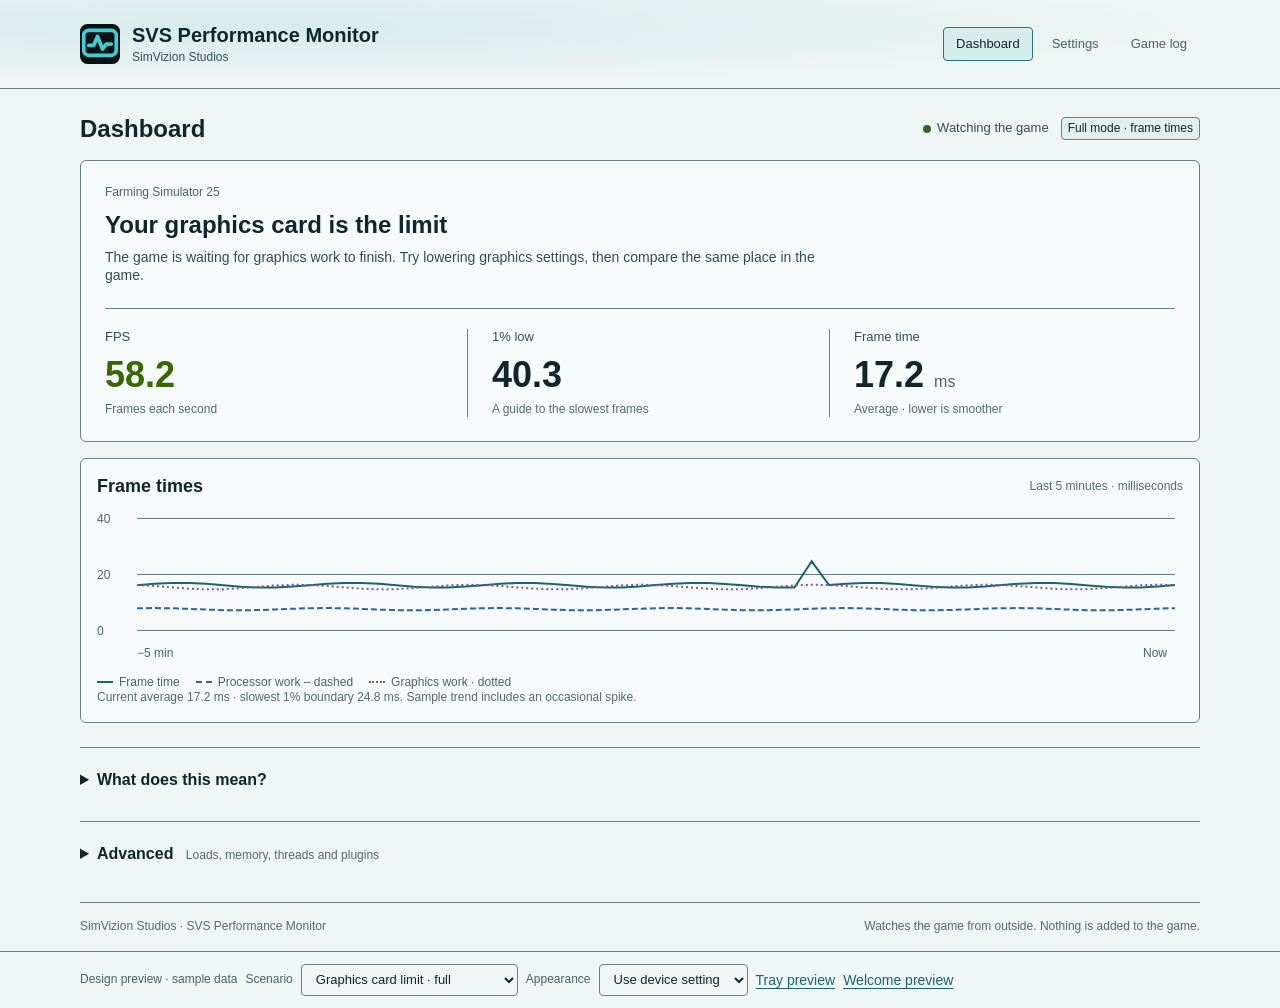
==== design/dashboard.html @ ab174885 "design: SVS Performance Monitor GUI mockups (Codex, SimVizion UI skill) Static mockups for the 0.4/0" ====
<!doctype html>
<html lang="en"><head><meta charset="utf-8"><meta name="viewport" content="width=device-width,initial-scale=1,viewport-fit=cover"><meta name="color-scheme" content="dark light"><title>SVS Performance Monitor · Dashboard</title><link rel="icon" href="icons/app.svg" type="image/svg+xml"><link rel="stylesheet" href="styles.css"><script defer src="fixtures.js"></script><script defer src="app.js"></script></head>
<body class="" data-page="dashboard"><a class="skip" href="#main">Skip to content</a>
<header class="masthead"><div class="wrap header-inner"><a class="identity" href="dashboard.html"><img src="icons/app.svg" alt="" width="40" height="40"><div><div class="product">SVS Performance Monitor</div><div class="studio">SimVizion Studios</div></div></a><nav aria-label="Main navigation"><a href="dashboard.html" aria-current="page">Dashboard</a><a href="settings.html">Settings</a><a href="log.html">Game log</a></nav></div></header>
<main id="main" class="wrap ">
<div class="page-title"><h1>Dashboard</h1><div class="row"><span class="status" id="game-status"></span><span class="tag" id="mode"></span></div></div>
<section class="verdict" aria-labelledby="verdict"><div class="eyebrow">Farming Simulator 25</div><h2 id="verdict"></h2><p id="reason"></p>
<div class="metrics"><div class="metric"><div class="metric-label">FPS</div><div class="metric-value" id="fps"></div><div class="meta">Frames each second</div></div><div class="metric"><div class="metric-label">1% low</div><div class="metric-value" id="low"></div><div class="meta">A guide to the slowest frames</div></div><div class="metric"><div class="metric-label">Frame time</div><div class="metric-value" id="ft"></div><div class="meta">Average · lower is smoother</div></div></div></section>
<div id="frame-banner" class="banner" style="margin-top:16px" hidden></div>
<section class="card trend" id="trend"><div class="row between"><h2>Frame times</h2><span class="meta">Last 5 minutes · milliseconds</span></div><div id="frame-chart"></div><div class="legend"><span>Frame time</span><span class="cpu">Processor work – dashed</span><span class="gpu">Graphics work · dotted</span></div><p class="meta" id="trend-summary"></p></section>
<details class="small"><summary>What does this mean?</summary><p>FPS counts frames each second. Higher usually feels smoother. Frame time is how long each frame takes; lower is better. The 1% low helps you spot uneven performance even when the average FPS looks good.</p><p style="margin-top:8px">The verdict is a guide for this moment. A frame rate cap, a menu or loading can change it. Compare the same place in the game when testing a change.</p></details>
<details id="advanced"><summary>Advanced <span class="meta">Loads, memory, threads and plugins</span></summary><div class="advanced-grid">
<section class="card panel span-all"><div class="row between"><h2>Loads and memory</h2><span class="meta" id="process"></span></div><div class="readout" id="loads"></div></section>
<section class="card panel span-all"><div class="row between"><h2>Load over time</h2><span class="meta">Last 5 minutes · percent</span></div><div id="load-chart"></div><div class="legend"><span class="cpu">Main thread busy – dashed</span><span class="gpu">GPU 3D · dotted</span></div></section>
<section class="card panel span-all"><h2>Per-frame detail</h2><div class="readout" id="frame-details"></div><p class="meta" id="capture-note" style="margin-top:12px"></p></section>
<section class="card panel"><h2 class="section-head">Main thread: where the time goes</h2><table><thead><tr><th scope="col">Module / kind</th><th scope="col" class="numeric">Share / samples</th></tr></thead><tbody id="modules"></tbody></table><p class="meta" id="sampling" style="margin-top:12px"></p><p class="small" style="margin-top:8px">A plugin’s share counts its own code. Game code it calls counts as the game. Lua mods also count as the game. These shares are not the total cost of a plugin.</p></section>
<section class="card panel"><h2 class="section-head">Busiest game threads</h2><table><thead><tr><th scope="col">Thread ID</th><th scope="col" class="numeric">Busy · one core</th></tr></thead><tbody id="threads"></tbody></table></section>
<section class="card panel span-all"><div class="row between"><h2>FSPluginHost plugins</h2><a href="log.html">Open game log →</a></div><p class="small" id="host" style="margin-top:8px"></p><p class="meta" id="host-written" style="margin-top:4px"></p><div class="plugin-list" id="plugins"></div><p class="small" id="services" style="margin-top:12px"></p></section>
<section class="card panel span-all"><h2 class="section-head">Diagnostics</h2><p class="small mono" id="diagnostics"></p></section>
</div></details>
</main>
<footer class="wrap footer"><span>SimVizion Studios · SVS Performance Monitor</span><span>Watches the game from outside. Nothing is added to the game.</span></footer>
<aside class="preview" aria-label="Design preview controls"><div class="wrap row"><span class="caption">Design preview · sample data</span><label for="scenario">Scenario</label><select id="scenario"><option value="gpu">Graphics card limit · full</option><option value="cpu">Processor limit · full</option><option value="waiting">Waiting for the game</option><option value="setup">Frame times not set up · basic</option><option value="basic">Frame times off · basic</option><option value="neither">Neither is the limit</option><option value="both">Both near the limit</option><option value="mixed">Mixed loads · basic</option><option value="unknown">Load unavailable · basic</option><option value="starting">Starting frame capture</option><option value="no-frames">No frames yet</option><option value="missing">Frame tool missing</option><option value="error">Capture error</option><option value="exited">Capture stopped</option><option value="disconnected">Connection lost</option><option value="no-host">No plugins installed</option><option value="sampling-off">Sampling off</option></select><label for="theme">Appearance</label><select id="theme"><option value="system">Use device setting</option><option value="dark">Dark</option><option value="light">Light (proposed)</option></select><a href="tray.html">Tray preview</a><a href="welcome.html">Welcome preview</a></div></aside>
<div class="toast" id="toast" role="status" hidden><button aria-label="Dismiss message" id="dismiss">×</button><span id="toast-text"></span></div></body></html>
---- design/styles.css ----
@import url('./tokens.css');
/* The light palette is a proposed SVS Performance Monitor extension; dark tokens remain canonical. */
@media(prefers-color-scheme:light){:root:not([data-theme=dark]){--sv-window:#EFF4F4;--sv-panel:#FFFFFF;--sv-surface-content-raised:#F7FAFA;--sv-elevated:#E3EEEE;--sv-recessed:#F0F5F5;--sv-border:#687F85;--sv-text:#10262C;--sv-text-readable-secondary:#304E55;--sv-text-secondary:#48636A;--sv-text-muted:#506B72;--sv-link:#17666E;--sv-link-hover:#104C53;--sv-selected-bg:#D6EDEE;--sv-selected-border:#217780;--sv-teal:#176F78;--sv-hover-bg:#DDEBEC;--sv-hover-border:#397780;--sv-secondary-pressed:#CDDFE0;--sv-warning:#815600;--sv-error:#AA3030;--sv-status-success:#31632B;--sv-disabled-bg:#E3EAEA;--sv-disabled-border:#9BADB1;--sv-disabled-text:#526970;--fp-chart-cpu:#2765AA;--fp-chart-gpu:#8051A1;--fp-chart-frame:#17666E;color-scheme:light}}
:root{color-scheme:dark;--fp-chart-cpu:#8CB9ED;--fp-chart-gpu:#D4AFEE;--fp-chart-frame:#86CDD0;--fp-gutter:24px}
*{box-sizing:border-box}body{margin:0;background:var(--sv-window);color:var(--sv-text);font:400 14px/1.3 var(--sv-font);letter-spacing:0}h1,h2,h3,p{margin:0}h1{font-size:24px;font-weight:600}h2{font-size:18px;font-weight:600}h3{font-size:16px;font-weight:600}p{color:var(--sv-text-readable-secondary)}a{color:var(--sv-link);text-underline-offset:3px}a:hover{color:var(--sv-link-hover)}button,input,select{font:400 13px/1.3 var(--sv-font)}button,.button,select,input:not([type=checkbox]){min-height:32px;border:1px solid var(--sv-border);border-radius:4px;padding:6px 10px;background:var(--sv-recessed);color:var(--sv-text)}button,.button{cursor:pointer;display:inline-flex;align-items:center;justify-content:center;gap:6px;text-decoration:none}button:hover,.button:hover,select:hover{background:var(--sv-hover-bg);border-color:var(--sv-hover-border);color:var(--sv-text)}button:active,.button:active{background:var(--sv-secondary-pressed)}button.primary,.button.primary{background:var(--sv-lime);color:#050C0E;border-color:var(--sv-lime);font-weight:600}button.primary:hover,.button.primary:hover{background:var(--sv-primary-hover);border-color:var(--sv-primary-hover)}button.primary:active,.button.primary:active{background:var(--sv-primary-pressed)}:focus-visible{outline:2px solid var(--sv-teal);outline-offset:2px}input:focus-visible,select:focus-visible{outline:1px solid var(--sv-teal);outline-offset:0;border-color:var(--sv-teal)}.primary:focus-visible,input[type=checkbox]:focus-visible{box-shadow:inset 0 0 0 2px #050C0E}button:disabled,input:disabled,select:disabled{background:var(--sv-disabled-bg);border-color:var(--sv-disabled-border);color:var(--sv-disabled-text);cursor:default}input[readonly]{color:var(--sv-text);cursor:text}input[type=checkbox]{width:18px;height:18px;margin:0;accent-color:var(--sv-lime);flex:none}label{cursor:pointer}input{max-width:100%}code,.mono{font-family:Consolas,'Cascadia Mono',monospace;font-size:13px;overflow-wrap:anywhere}.muted,.meta{color:var(--sv-text-muted)}.meta{font-size:12px}.small{font-size:13px}.numeric{font-variant-numeric:tabular-nums}.wrap{width:min(calc(100% - var(--fp-gutter)*2),1120px);margin-inline:auto}.masthead{border-bottom:1px solid var(--sv-border);background:var(--sv-window);background-image:var(--sv-brand-wash)}.header-inner{min-height:88px;display:flex;align-items:center;justify-content:space-between;gap:24px}.identity{display:flex;align-items:center;gap:12px;color:var(--sv-text);text-decoration:none}.identity img{width:40px;height:40px}.product{font-size:20px;font-weight:600}.studio{font-size:12px;color:var(--sv-text-readable-secondary);margin-top:2px}nav{display:flex;gap:6px;flex-wrap:wrap}nav a{padding:8px 12px;border:1px solid transparent;border-radius:4px;color:var(--sv-text-secondary);text-decoration:none;font-size:13px}nav a:hover{background:var(--sv-hover-bg);color:var(--sv-text)}nav a[aria-current=page]{background:var(--sv-selected-bg);border-color:var(--sv-selected-border);color:var(--sv-text)}main{padding-block:24px 32px}.page-title{display:flex;align-items:center;justify-content:space-between;gap:12px;margin-bottom:16px}.row{display:flex;gap:12px;align-items:center;flex-wrap:wrap}.between{justify-content:space-between}.stack{display:grid;gap:16px}.card{background:var(--sv-surface-content-raised);border:1px solid var(--sv-border);border-radius:6px;padding:16px;min-width:0}.panel{background:var(--sv-panel)}.status{display:inline-flex;align-items:center;gap:6px;font-size:13px;color:var(--sv-text-readable-secondary)}.dot{width:8px;height:8px;border-radius:50%;background:var(--sv-status-success);flex:none}.dot.wait{background:var(--sv-text-muted)}.tag{padding:3px 6px;background:var(--sv-elevated);border:1px solid var(--sv-border);border-radius:4px;font-size:12px;white-space:nowrap}.eyebrow{font-size:12px;color:var(--sv-text-secondary);margin-bottom:8px}.verdict{padding:24px;background:var(--sv-surface-content-raised);border:1px solid var(--sv-border);border-radius:6px}.verdict h2{font-size:24px;line-height:1.3;margin-bottom:8px}.verdict p{max-width:720px}.metrics{display:grid;grid-template-columns:repeat(3,minmax(0,1fr));margin-top:24px;border-top:1px solid var(--sv-border);padding-top:20px;gap:16px}.metric+.metric{border-left:1px solid var(--sv-border);padding-left:24px}.metric-label{font-size:13px;color:var(--sv-text-readable-secondary)}.metric-value{font-size:36px;font-weight:600;line-height:1.15;font-variant-numeric:tabular-nums;margin:8px 0 6px}.metric:first-child .metric-value{color:var(--sv-lime)}@media(prefers-color-scheme:light){:root:not([data-theme=dark]) .metric:first-child .metric-value{color:#396700}}.unit{font-size:16px;color:var(--sv-text-secondary);font-weight:400}.trend{margin-top:16px}.chart{width:100%;height:168px;display:block;overflow:visible}.chart text{font:12px var(--sv-font);fill:var(--sv-text-secondary)}.chart .grid{stroke:var(--sv-border);stroke-width:1}.chart .frame{stroke:var(--fp-chart-frame);fill:none;stroke-width:2}.chart .cpu{stroke:var(--fp-chart-cpu);fill:none;stroke-width:2;stroke-dasharray:6 3}.chart .gpu{stroke:var(--fp-chart-gpu);fill:none;stroke-width:2;stroke-dasharray:2 3}.legend{display:flex;gap:16px;flex-wrap:wrap;font-size:12px;color:var(--sv-text-secondary);margin-top:8px}.legend span:before{content:'';display:inline-block;width:16px;border-top:2px solid var(--fp-chart-frame);margin-right:6px;vertical-align:middle}.legend .cpu:before{border-color:var(--fp-chart-cpu);border-top-style:dashed}.legend .gpu:before{border-color:var(--fp-chart-gpu);border-top-style:dotted}details{border-top:1px solid var(--sv-border);padding-top:16px;margin-top:24px}summary{cursor:pointer;font-size:16px;font-weight:600;padding:6px 0}summary .meta{font-weight:400;margin-left:8px}details[open]>summary{margin-bottom:12px}.advanced-grid{display:grid;grid-template-columns:1fr 1fr;gap:16px}.span-all{grid-column:1/-1}.readout{display:grid;grid-template-columns:repeat(3,minmax(0,1fr));gap:16px;margin-top:16px}.readout dt{color:var(--sv-text-secondary);font-size:13px}.readout dd{margin:4px 0 0;font-size:18px;font-variant-numeric:tabular-nums}.readout dd small{display:block;font-size:12px;color:var(--sv-text-secondary);margin-top:4px}.readout dl{margin:0;min-width:0}.section-head{margin-bottom:12px}table{width:100%;border-collapse:collapse;font:13px/1.3 var(--sv-font);font-variant-numeric:tabular-nums}th,td{text-align:left;padding:8px 6px;border-bottom:1px solid var(--sv-border);overflow-wrap:anywhere}th{font-weight:500;color:var(--sv-text-secondary)}td:last-child.numeric,th:last-child.numeric{text-align:right}td:first-child,th:first-child{padding-left:0}.plugin-list{display:grid;grid-template-columns:repeat(3,minmax(0,1fr));gap:16px;margin-top:16px}.plugin{min-width:0}.plugin h3{font-size:14px}.plugin-fields{display:flex;gap:6px;flex-wrap:wrap;margin-top:8px}.plugin-fields code{padding:2px 4px;background:var(--sv-recessed);border-radius:4px;font-size:12px}.banner{display:flex;align-items:flex-start;gap:12px;background:var(--sv-elevated);border:1px solid var(--sv-border);border-radius:6px;padding:12px}.banner strong{display:block;font-size:14px;margin-bottom:4px}.banner .symbol{font-size:20px;color:var(--sv-status-info)}.banner .actions{margin-left:auto;flex:none}.warning{color:var(--sv-warning)}.error{color:var(--sv-error)}.footer{padding-block:16px;border-top:1px solid var(--sv-border);display:flex;justify-content:space-between;gap:16px;flex-wrap:wrap;font-size:12px;color:var(--sv-text-muted)}.preview{background:var(--sv-recessed);border-top:1px solid var(--sv-border);padding:12px 0}.preview .row{gap:8px}.preview label,.preview .caption{font-size:12px;color:var(--sv-text-secondary)}.preview select{max-width:100%}.form-page{max-width:760px}.setting{padding-block:16px;border-bottom:1px solid var(--sv-border);display:grid;grid-template-columns:minmax(0,1fr) auto;gap:12px;align-items:start}.setting:last-child{border:0;padding-bottom:0}.setting:first-of-type{padding-top:12px}.setting-title{font-weight:500;font-size:14px}.setting p{font-size:13px;margin-top:4px;max-width:540px}.check-target{min-width:40px;min-height:32px;display:flex;align-items:center;justify-content:center;gap:8px}.field{display:grid;gap:4px;margin-top:12px}.field input{width:100%}.field input[type=number]{width:120px}.field-error{color:var(--sv-error);font-size:13px}.actions{display:flex;gap:6px;flex-wrap:wrap}.welcome{max-width:720px}.welcome h1{margin-block:16px 12px}.welcome-intro{font-size:15px;max-width:620px}.welcome .feature{border-block:1px solid var(--sv-border);padding-block:20px;margin-block:24px}.welcome .feature p{margin-block:8px 16px}.choice{display:flex;align-items:center;gap:12px;margin-block:20px}.log-page main{padding-block:16px;display:flex;flex-direction:column;min-height:0;flex:1}.log-page{height:100dvh;display:flex;flex-direction:column}.log-page .masthead{flex:none}.log-tools{display:grid;gap:12px;margin-bottom:12px}.log-tools input{width:100%;font-size:16px}.filters{display:flex;gap:6px;flex-wrap:wrap}.filters button[aria-pressed=true]{background:var(--sv-selected-bg);border-color:var(--sv-selected-border);font-weight:600}.filters button[aria-pressed=true]:before{content:'✓'}.log-viewport{flex:1;min-height:180px;overflow-y:auto;overflow-x:hidden;background:var(--sv-recessed);border:1px solid var(--sv-border);border-radius:4px;padding:12px;scrollbar-color:var(--sv-scroll-thumb) var(--sv-scroll-track);scrollbar-width:thin;overflow-anchor:none}.log-line{font:13px/1.4 Consolas,'Cascadia Mono',monospace;white-space:pre-wrap;overflow-wrap:anywhere;padding:3px 0 3px 8px;border-left:2px solid transparent}.log-line.err,.log-line.fail{border-color:var(--sv-error)}.log-line.warn{border-color:var(--sv-warning)}.log-line.pass{border-color:var(--sv-status-success)}.log-line.marker{font-family:var(--sv-font);margin:12px 0;padding:8px;border-block:1px solid var(--sv-border);color:var(--sv-text-readable-secondary);background:var(--sv-elevated)}.log-bottom{padding-top:12px;display:flex;align-items:center;justify-content:space-between;gap:12px}.tray-menu{width:min(100%,320px);padding:6px;background:var(--sv-elevated);border:1px solid var(--sv-border);border-radius:6px;box-shadow:var(--sv-shadow)}.tray-menu a,.tray-menu button{display:flex;width:100%;justify-content:flex-start;min-height:28px;border:0;background:transparent;padding:6px 8px;border-radius:4px;color:var(--sv-text);text-decoration:none}.tray-menu a:hover,.tray-menu button:hover{background:var(--sv-hover-bg)}.tray-menu .status-line{padding:8px;border-bottom:1px solid var(--sv-border);margin-bottom:4px;font-size:13px}.icon-gallery{display:flex;gap:24px;flex-wrap:wrap}.icon-sample{display:flex;align-items:center;gap:12px;margin-block:16px}.icon-sample img{image-rendering:auto}.skip{position:absolute;top:-80px;left:12px;background:var(--sv-panel);padding:12px;z-index:10}.skip:focus{top:8px}[hidden]{display:none!important}.toast{position:fixed;right:16px;bottom:16px;max-width:min(360px,calc(100% - 32px));padding:12px;background:var(--sv-elevated);border:1px solid var(--sv-border);border-radius:6px;box-shadow:var(--sv-shadow);z-index:4}.toast button{float:right;margin-left:12px}
@media(max-width:760px){:root{--fp-gutter:12px}.header-inner{min-height:0;padding-block:16px;flex-wrap:wrap;gap:16px}nav{width:100%}nav a{flex:1;text-align:center;padding:10px 8px}.advanced-grid{grid-template-columns:1fr}.plugin-list{grid-template-columns:1fr}.plugin+.plugin{padding-top:12px;border-top:1px solid var(--sv-border)}.readout{grid-template-columns:repeat(2,minmax(0,1fr))}.verdict{padding:16px}.verdict h2{font-size:24px}.metric-value{font-size:28px}.metric+.metric{padding-left:12px}.metrics{gap:8px}.metric-label{min-height:34px}.metric .meta{font-size:12px}.banner{flex-wrap:wrap}.banner .actions{margin-left:0}.page-title{align-items:flex-start;flex-wrap:wrap}.chart{height:150px}.setting{grid-template-columns:minmax(0,1fr) auto}.setting .actions{grid-column:1/-1}.log-page .header-inner{padding-block:12px;gap:8px}.log-page .identity img{width:32px;height:32px}.log-page nav a{padding-block:6px}.log-page main{padding-top:12px}.preview .caption{width:100%}}
@media(max-width:450px){.readout{grid-template-columns:1fr 1fr}.metrics{grid-template-columns:1fr}.metric{display:grid;grid-template-columns:1fr auto;gap:4px 12px;align-items:center}.metric+.metric{border-left:0;border-top:1px solid var(--sv-border);padding:12px 0 0}.metric-label{min-height:0}.metric-value{grid-column:2;grid-row:1/3;margin:0;font-size:32px}.metric .meta{grid-column:1}.unit{font-size:13px}.metrics{margin-top:16px;padding-top:16px;gap:12px}.preview select{width:100%}}
@media(pointer:coarse){button,.button,select,nav a,.check-target,summary{min-height:40px}.check-target{min-width:40px}.filters button{padding-inline:12px}}
@media(prefers-reduced-motion:reduce){*,*:before,*:after{scroll-behavior:auto!important;transition:none!important;animation:none!important}}
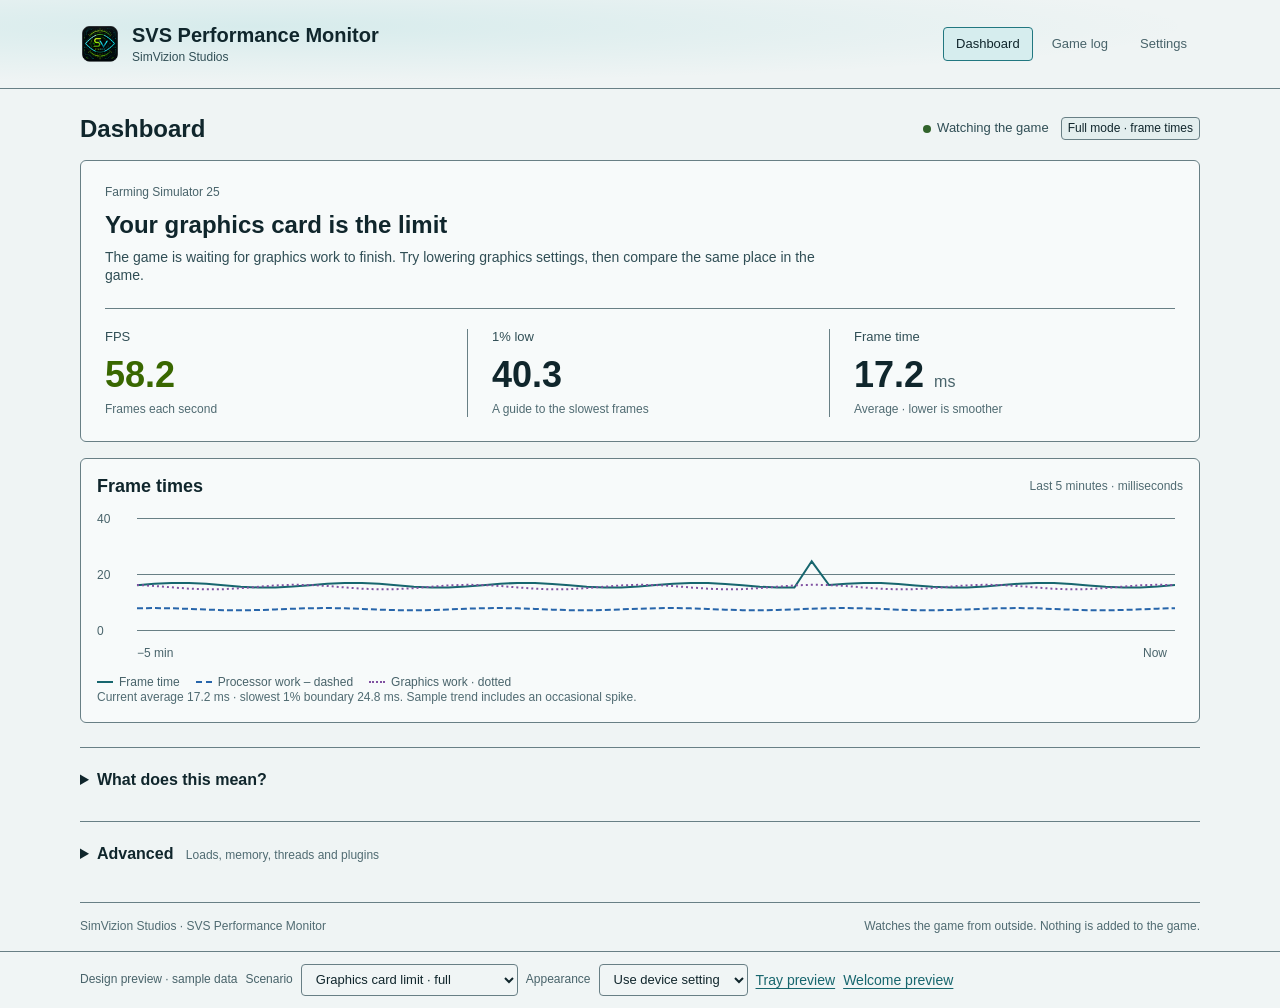
==== commit 9da66583: "design: SVS logo (header, favicon), tab order Dashboard / Game log / Settings (Nick); icon generator" ====
--- a/design/dashboard.html
+++ b/design/dashboard.html
@@ -1,7 +1,7 @@
 <!doctype html>
-<html lang="en"><head><meta charset="utf-8"><meta name="viewport" content="width=device-width,initial-scale=1,viewport-fit=cover"><meta name="color-scheme" content="dark light"><title>SVS Performance Monitor · Dashboard</title><link rel="icon" href="icons/app.svg" type="image/svg+xml"><link rel="stylesheet" href="styles.css"><script defer src="fixtures.js"></script><script defer src="app.js"></script></head>
+<html lang="en"><head><meta charset="utf-8"><meta name="viewport" content="width=device-width,initial-scale=1,viewport-fit=cover"><meta name="color-scheme" content="dark light"><title>SVS Performance Monitor · Dashboard</title><link rel="icon" href="brand/logo-64.png" type="image/svg+xml"><link rel="stylesheet" href="styles.css"><script defer src="fixtures.js"></script><script defer src="app.js"></script></head>
 <body class="" data-page="dashboard"><a class="skip" href="#main">Skip to content</a>
-<header class="masthead"><div class="wrap header-inner"><a class="identity" href="dashboard.html"><img src="icons/app.svg" alt="" width="40" height="40"><div><div class="product">SVS Performance Monitor</div><div class="studio">SimVizion Studios</div></div></a><nav aria-label="Main navigation"><a href="dashboard.html" aria-current="page">Dashboard</a><a href="settings.html">Settings</a><a href="log.html">Game log</a></nav></div></header>
+<header class="masthead"><div class="wrap header-inner"><a class="identity" href="dashboard.html"><img src="brand/logo-64.png" alt="" width="40" height="40"><div><div class="product">SVS Performance Monitor</div><div class="studio">SimVizion Studios</div></div></a><nav aria-label="Main navigation"><a href="dashboard.html" aria-current="page">Dashboard</a><a href="log.html">Game log</a><a href="settings.html">Settings</a></nav></div></header>
 <main id="main" class="wrap ">
 <div class="page-title"><h1>Dashboard</h1><div class="row"><span class="status" id="game-status"></span><span class="tag" id="mode"></span></div></div>
 <section class="verdict" aria-labelledby="verdict"><div class="eyebrow">Farming Simulator 25</div><h2 id="verdict"></h2><p id="reason"></p>
